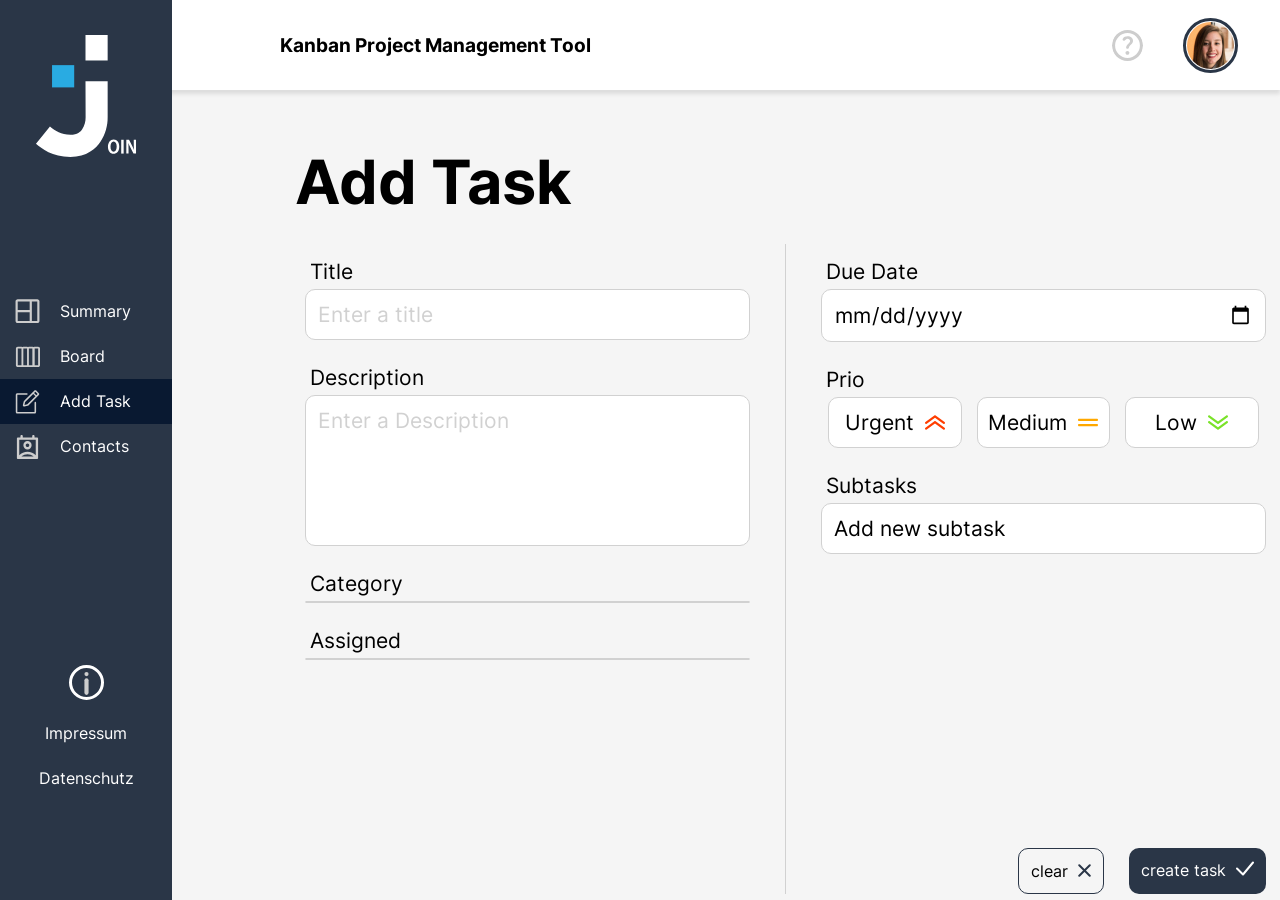
==== addTask.html @ c44cfe34 "Join" ====
<!DOCTYPE html>
<html lang="de">

<head>
    <meta charset="UTF-8">
    <meta http-equiv="X-UA-Compatible" content="IE=edge">
    <meta name="viewport" content="width=device-width, initial-scale=1.0, maximum-scale=1.0, user-scalable=0">
    <title>addTask</title>
    <link rel="stylesheet" href="./style/addTask.css">
    <link rel="stylesheet" href="./style/sideBar.css">
    <link rel="stylesheet" href="./style/fonts.css">
    <link rel="stylesheet" href="./style/background-colors.css">
    <script src="./script/mini_backend.js"></script>
    <script src="./script/templates.js"></script>
    <script src="./script/addTask.js"></script>

    <link rel="apple-touch-icon" sizes="180x180" href="favicon/apple-touch-icon.png">
    <link rel="icon" type="image/png" sizes="32x32" href="favicon/favicon-32x32.png">
    <link rel="icon" type="image/png" sizes="16x16" href="favicon/favicon-16x16.png">
    <link rel="manifest" href="favicon/site.webmanifest">
</head>

<body onload="includeHTML(), init()">
    <div w3-include-html="./templates/sideBar.html"></div>
    <div class="container">
        <h1>Add Task</h1>
        <div class="forms">
            <div class="form">

                <div class="inputContainer">
                    <label for="title">Title</label>
                    <input type="text" placeholder="Enter a title" id="title">
                    <div id="titleValidation" class="formValidation">
                        <span>This field is required</span>
                    </div>
                </div>
                <div class="inputContainer">
                    <label for="description">Description</label>
                    <textarea id="description" placeholder="Enter a Description" cols="30" rows="5"></textarea>
                    <div id="descriptionValidation" class="formValidation">
                        <span>This field is required</span>
                    </div>
                </div>

                <div class="inputContainer">
                    <label for="customSelect">Category</label>
                    <div id="categorySelector" class="customSelect">
                        <!-- Content will be rendered by js -->
                    </div>
                    <div id="categoryValidation" class="formValidation">
                        <span>This field is required</span>
                    </div>
                    <div id="colorPicker" class="colorPicker">
                        <div onclick="colorPicker('yellow')" id="yellow" class="color yellow"></div>
                        <div onclick="colorPicker('red')" id="red" class="color red"></div>
                        <div onclick="colorPicker('green')" id="green" class="color green"></div>
                        <div onclick="colorPicker('blue')" id="blue" class="color blue"></div>
                        <div onclick="colorPicker('pink')" id="pink" class="color pink"></div>
                        <div onclick="colorPicker('orange')" id="orange" class="color orange"></div>
                        <div onclick="colorPicker('ocean')" id="ocean" class="color ocean"></div>
                    </div>

                </div>

                <div class="inputContainer">
                    <label for="customSelect">Assigned</label>
                    <div id="assignedSelector" class="customSelect">
                        <!-- Content will be rendered by js-->
                    </div>
                    <div id="assignedToValidation" class="formValidation">
                        <span>This field is required</span>
                    </div>
                    <div id="assignedToContainer">
                        <!-- Content will be rendered by js-->
                    </div>
                </div>
            </div>
            <div class="form">
                <div class="inputContainer">
                    <label for="dueDate">Due Date</label>
                    <input type="date" placeholder="" id="dueDate">
                    <div id="dueDateValidation" class="formValidation">
                        <span>This field is required</span>
                    </div>
                </div>
                <div class="inputContainer">
                    <label>Prio</label>
                    <div class="row">
                        <button id="urgent" class="prioButton" onclick="activatePrioButton('urgent')">
                            Urgent
                            <img src="./assets/urgent.svg" alt="">
                        </button>
                        <button id="medium" class="prioButton" onclick="activatePrioButton('medium')">
                            Medium
                            <img src="./assets/medium.svg" alt="">
                        </button>
                        <button id="low" class="prioButton" onclick="activatePrioButton('low')">
                            Low
                            <img src="./assets/low.svg" alt="">
                        </button>
                    </div>
                    <div id="prioStateValidation" class="formValidation">
                        <span>This field is required</span>
                    </div>
                </div>
                <div class="inputContainer">
                    <label for="subtask">Subtasks</label>
                    <div id="subtask">
                        <div class="input" onclick="renderSubtaskInput()">
                            Add new subtask
                        </div>
                    </div>
                    <ul id="subtaskList">
                        <!-- Content will be rendered by js-->
                    </ul>
                </div>

                <div class="buttonContainer">
                    <div onclick="clearAllInput()" class="button" id="clear">
                        clear
                        <img src="./assets/clear.svg" alt="">
                    </div>
                    <div onclick="createTaskButtonTouched('todo')" class="button" id="createTask">
                        create task
                        <img src="./assets/createTask.svg" alt="">
                    </div>
                </div>
            </div>
        </div>
        <div id="addedToBoard">
            <span>Task added to board</span>
            <img src="./assets/board.svg" alt="">
        </div>
    </div>
</body>

</html>
---- style/addTask.css ----
body {
    display: flex;
    justify-content: flex-start;
    font-family: 'Inter';
    background-color: #F5F5F5;
    margin: 0;
}

h1 {
    margin: 0;
    padding: 25px;
    font-weight: 700;
    font-size: 61px;
}

input, select, button, .input {
    border: 1px solid #D1D1D1;
    font-weight: 400;
    font-size: 21px;
    border-radius: 10px;
    background-color: #FFFFFF;
    padding: 12px;
    cursor: pointer;
}


.p-0 {
    padding: 0;
}

input:focus {
    outline: none;
    border: 1px solid black;
}

textarea:focus {
    outline: none;
    border: 1px solid black;
}

input::placeholder {
    color: #D1D1D1;
}

textarea {
    resize: none;
    border: 1px solid #D1D1D1;
    border-radius: 10px;
    padding: 12px;
    cursor: pointer;
}

textarea {
    font-weight: 400;
    font-size: 21px;
    font-family: 'Inter', sans-serif;

}

textarea::placeholder {
    color: #D1D1D1;

}

label {
    font-weight: 400;
    font-size: 21px;
    margin: 5px;
}

.inputContainer {
    display: flex;
    flex-direction: column;
    padding: 10px 35px;
}

.container {
    display: flex;
    flex-direction: column;
    margin-top: 120px;
    margin-left: 270px;
}

.forms {
    display: flex;
    justify-content: center;
}

.form {
    width: 515px;
    height: 650px;
    position: relative;
}

.form:first-child {
    border-right: 1px solid #D1D1D1;
}

.row {
    display: flex;
    justify-content: space-around;
}

.prioButton {
    width: 30%;
    display: flex;
    align-items: center;
    gap: 11px;
    justify-content: center;
    transition: all ease-in-out 125ms;
    cursor: pointer;
}

.prioButton:hover {
    transform: scale(1.05);
    box-shadow: 0px 5px 4px 1px rgba(0, 0, 0, 0.2);
    transition: all ease-in-out 125ms;
}

.active {
    transform: scale(1.05);
    box-shadow: 0px 5px 4px 1px rgba(0, 0, 0, 0.2);
    color: white
}

.active img {
    filter: brightness(0) invert(1);
}

.red {
    background-color: #FF3D00;
}

.orange {
    background-color: #FFA800;
}

.green {
    background-color: #7AE229;
}

.buttonContainer {
    display: flex;
    justify-content: flex-end;
    gap: 25px;
    margin-right: 35px;
    position: absolute;
    bottom: 0px;
    right: 0px;
}



.button {
    border-radius: 10px;
    padding: 12px;
    cursor: pointer;
}

.button img {
    padding-left: 5px;
}

.button:hover {
    transform: scale(1.05);
    border: 2px solid #2A3647;
}

#clear {
    border: 1px solid #2A3647;
}

#createTask {
    background-color: #2A3647;
    color: #FFFFFF;
}

.customSelect {
    display: flex;
    flex-direction: column;
    max-height: 46px;
    overflow: hidden;
    border: 1px solid #D1D1D1;
    font-weight: 400;
    font-size: 21px;
    border-radius: 10px;
    background-color: #FFFFFF;
    cursor: pointer;
    transition: max-height ease-in-out 400ms;

}

.placeholder {
    justify-content: space-between;
}

.customSelect span {
    display: flex;
    padding: 12px;
    gap: 25px;
    align-items: center;
}

.category {
    justify-content: flex-start;
}

.assigned {
    justify-content: space-between;
}

.selectable:hover {
    background-color: rgba(0, 0, 0, 0.2);
}

.customSelect img {
    align-self: center;
    padding: 5px;
}

.open {
    max-height: 200px;
    transition: max-height ease-in-out 400ms;
    overflow: auto;
}

.color {
    height: 15px;
    width: 15px;
    border-radius: 50%;
    border: 2px solid white;

}

.colorPicker {
    display: none;
    gap: 15px;
    padding: 15px;
    align-items: center;
}

.colorPicker .color {
    border: none;
    cursor: pointer;
    transition: all ease-in-out 125ms;
}

.colorPicker .color:hover {
    transform: scale(1.1);
    box-shadow: 0px 5px 4px 1px rgba(0, 0, 0, 0.2);
    transition: all ease-in-out 125ms;
}

.colorPicker .active {
    border: 2px solid white;
}

.noBorder {
    border: none;
    width: -webkit-fill-available;
    width: -moz-available;
}

.noBorder:focus {
    outline: none;
    border: none;
}

.createClearContainer {
    color: #D1D1D1;
    display: flex;
    align-items: center;
}

.customSelectorInput img:last-child {
    filter: brightness(0);
}

.customSelectorInput img {
    padding: 10px;
}

.customSelectorInput {
    display: flex;
    align-items: center;
    justify-content: space-between;
}

#firstValue {
    display: flex;
    align-items: center;
    gap: 25px;
}

.checkbox {
    margin-right: 5px;
}

#contactImg {
    filter: brightness(0);
    padding: 2px;
}

#assignedToContainer {
    display: flex;
    justify-content: flex-start;
    padding: 10px;
}

.assignedTo {
    background-color: aquamarine;
    border-radius: 50%;
    margin-left: -12px;
    width: 50px;
    height: 50px;
    display: flex;
    align-items: center;
    justify-content: center;

}

ul {
    padding: 0;
    max-height: 120px;
    overflow: auto;
}

.formValidation {
    color: #FF3D00;
    display: none;
}

#addedToBoard {
    display: none;
    flex-direction: row;
    justify-content: center;
    align-items: center;
    gap: 15px;
    color: #FFFFFF;
    font-size: 21px;
    background-color: #2A3647;
    border-radius: 20px;
    width: 326px;
    height: 74px;
    position: absolute;
    left: 50%;
    transform: translateX(-50%);
    bottom: -150px;
}

.comeFromBottom {
    display: flex !important;
    animation: comeFromBottom 2500ms;
}

#addedToBoard img {
    filter: brightness(100);
}

.templateContainer {
    position: absolute;
    top: 50%;
    left: 50%;
    transform: translate(-50%, -50%);
    background-color: #FFFFFF;
    padding: 30px;
    border-radius: 30px;
    animation: comeFromRight 500ms 1 alternate;
}


#close {
    position: absolute;
    top: 35px;
    right: 35px;
    cursor: pointer;
}

#close:hover {
    transform: scale(1.2);
}

#fullscreen {
    display: none;
    background-color: rgba(0, 0, 0, 0.2);
    position: relative;
    top: 0;
    right: 0;
    min-width: 100vw;
    min-height: 100vh;
}

#addTaskTemplate {
    position: absolute;
    top: 0;
    left: 0;
    z-index: 5;
}

.mobile-btn-container {
    display: none;
}

@keyframes comeFromBottom {
    0% {
        bottom: -150px;
    }

    50% {
        bottom: 100px;
    }

    100% {
        bottom: 100px;
    }
}

@keyframes comeFromRight {
    0% {
        left: 2500px;
    }

    100% {
        left: 50%;
    }


}

@media (max-width: 1080px) {

    body {
        justify-content: center;
    }

    .forms {
        flex-direction: column;
        justify-content: unset;
    }

    .form:first-child {
        border: none;
    }

    .form {
        width: 650px;
        height: auto;
    }

    .container {
        margin-left: 0;
    }

    #addTaskTemplate {
        position: absolute;
    }

    #fullscreen {
        height: 100vh;
    }

    .inputContainer {
        padding: 0px;
    }

    /* unterhalb alles von steven für responsive hinzugefügt*/

    .buttonContainer {
        z-index: 999;
        position: fixed;
        margin: 0px;
        top: 15px;
        right: 20px;
        height: 50px;
    }

    #clear {
        display: none;
    }

    .templateContainer {
        border-radius: 0 !important;
        padding: 0px;
        top: 0;
        left: 0;
        right: 0;
        bottom: 0;
        transform: none;
        animation: none;
        display: flex;
        flex-direction: column;
        align-items: center;
        overflow: scroll;
    }

    #headline {
        position: absolute;
        top: 90px;
        left: 5%;
    }

    #close {
        top: 100px;
    }

    .mobile-btn-container {
        position: fixed;
        top: 0px;
        left: 0px;
        right: 0px;
        height: 80px;
        background-color: white;
        z-index: 999;

        display: flex;
        justify-content: space-between;
        align-items: center;
        box-shadow: 0px 4px 4px rgba(0, 0, 0, 0.1);
    }

    .mobile-btn-container>div {
        margin-inline: 20px;
    }

    #createTask {
        width: 124px;
        height: 50px;
        padding: 0px;
        display: flex;
        justify-content: center;
        align-items: center;
        gap: 5px;
    }

    /* oberhalb alles von steven für responsive hinzugefügt*/

}

@media (max-width: 850px) {
    .container {
        margin-left: 0;
    }
}

@media (max-width: 660px) {
    .form {
        max-width: 90vw;
    }

    .inputContainer {
        padding-left: 0;
        padding-right: 0;
    }

    #fullscreen {
        height: 100vh;
    }
}

@media (max-width: 440px) {
    *, button, input, label, textarea {
        font-size: 14px;
    }

    .prioButton {
        gap: 3px;
    }

    .button {
        padding: 10px;
    }

    h1 {
        padding: 5px;
        font-size: 50px;
    }
}
---- style/sideBar.css ----
* {
    font-family: 'Inter';
}

header {
    background-color: #FFFFFF;
    display: flex;
    position: fixed;
    top: 0;
    left: 0;
    right: 0;
    align-items: center;
    justify-content: space-between;
    height: 90px;
    box-shadow: 0px 4px 4px rgba(0, 0, 0, 0.1);
    z-index: 4;
}

h3 {
    margin-left: 280px;
}

.profileContainer {
    position: relative;
    display: flex;
    gap: 35px;
    margin-right: 45px;
}

.log-out {
    position: absolute;
    top: 70px;
    display: flex;
    align-items: center;
    justify-content: center;
    width: 105px;
    height: 45px;
    font-size: 14px;
    color: white;
    background-color: #2A3647;
    border-radius: 10px;
    border-top-right-radius: 0px;
    cursor: pointer;
}

.log-out:hover {
    color: #2A3647;
    background-color: white;
    border: 2px solid #2A3647;
}

.d-none {
    display: none;
}

.d-flex {
    display: flex;
}

.profileContainer img:last-child {
    border-radius: 50%;
    border: 1px solid transparent;
    outline: 3px solid #2A3647;
    cursor: pointer;
}

nav {
    position: fixed;
    top: 0;
    left: 0;
    bottom: 0;
    display: flex;
    flex-direction: column;
    justify-content: space-between;
    background-color: #2A3647;
    z-index: 4;
}

.navbar {
    display: flex;
    flex-direction: column;
    color: #FFFFFF;
}

#help {
    cursor: pointer;
    padding: 8px;
    border-radius: 50%;
}

a {
    color: #FFFFFF;
    height: 45px;
    display: flex;
    align-items: center;
    justify-content: flex-start;
    gap: 5px;
    text-decoration: none;
}

a:hover {
    background-color: #091931;
}

.activeSite {
    background-color: #091931;
}

a img {
    padding: 15px;
    width: 25px;
    height: 25px;

}

#logo {
    padding: 35px;
}

.mobile-logo {
    display: none;
}

.legal-notice-container {
    margin-block: 100px;
    display: flex;
    flex-direction: column;
    align-items: center;
    text-align: center;

}

.legal-notice-container>div {
    display: flex;
    flex-direction: column;
    align-items: center;

}

#legal-notice-img {
    border: solid 3px white;
    border-radius: 100%;
    padding: 2px;
    width: 25px;
    height: 25px;
    margin-bottom: 10px;
}

.legalNotes {
    width: 100%;
    justify-content: center;
}

div:has(> a.legalNotes) {
    width: 100%;
}


@media (max-width: 1080px) {

    header {
        position: fixed;
        top: 0px;
        right: 0px;
        height: 80px;
        /* z-index: 999; */
        justify-content: center;
    }

    h3 {
        display: none;
    }

    .profileContainer {
        width: 90%;
        margin: 0px;
        justify-content: space-between;
    }

    .profileContainer img:first-child {
        display: none;
    }

    #logo {
        display: none;
    }

    .mobile-logo {
        display: block;
    }

    .legal-notice {
        display: none;
    }

    nav {
        position: fixed;
        top: auto;
        bottom: 0px;
        right: 0px;
        height: 80px;
        /* z-index: 999; */
    }

    .navbar {
        height: inherit;
        flex-direction: row;
        justify-content: space-around;
        align-items: center;
    }

    a {
        height: inherit;
        width: 80px;
        flex-direction: column;
        justify-content: center;
        gap: 10px;
    }

    a img {
        padding: 0px;
        height: 21px;
    }


}
---- style/fonts.css ----
/* inter-100 - latin */
@font-face {
     font-family: 'Inter';
     font-style: normal;
     font-weight: 100;
     src: url('../assets/fonts/inter-v12-latin-100.eot'); /* IE9 Compat Modes */
     src: local(''),
          url('../assets/fonts/inter-v12-latin-100.eot?#iefix') format('embedded-opentype'), /* IE6-IE8 */
          url('../assets/fonts/inter-v12-latin-100.woff2') format('woff2'), /* Super Modern Browsers */
          url('../assets/fonts/inter-v12-latin-100.woff') format('woff'), /* Modern Browsers */
          url('../assets/fonts/inter-v12-latin-100.ttf') format('truetype'), /* Safari, Android, iOS */
          url('../assets/fonts/inter-v12-latin-100.svg#Inter') format('svg'); /* Legacy iOS */
   }
   /* inter-200 - latin */
   @font-face {
     font-family: 'Inter';
     font-style: normal;
     font-weight: 200;
     src: url('../assets/fonts/inter-v12-latin-200.eot'); /* IE9 Compat Modes */
     src: local(''),
          url('../assets/fonts/inter-v12-latin-200.eot?#iefix') format('embedded-opentype'), /* IE6-IE8 */
          url('../assets/fonts/inter-v12-latin-200.woff2') format('woff2'), /* Super Modern Browsers */
          url('../assets/fonts/inter-v12-latin-200.woff') format('woff'), /* Modern Browsers */
          url('../assets/fonts/inter-v12-latin-200.ttf') format('truetype'), /* Safari, Android, iOS */
          url('../assets/fonts/inter-v12-latin-200.svg#Inter') format('svg'); /* Legacy iOS */
   }
   /* inter-300 - latin */
   @font-face {
     font-family: 'Inter';
     font-style: normal;
     font-weight: 300;
     src: url('../assets/fonts/inter-v12-latin-300.eot'); /* IE9 Compat Modes */
     src: local(''),
          url('../assets/fonts/inter-v12-latin-300.eot?#iefix') format('embedded-opentype'), /* IE6-IE8 */
          url('../assets/fonts/inter-v12-latin-300.woff2') format('woff2'), /* Super Modern Browsers */
          url('../assets/fonts/inter-v12-latin-300.woff') format('woff'), /* Modern Browsers */
          url('../assets/fonts/inter-v12-latin-300.ttf') format('truetype'), /* Safari, Android, iOS */
          url('../assets/fonts/inter-v12-latin-300.svg#Inter') format('svg'); /* Legacy iOS */
   }
   /* inter-regular - latin */
   @font-face {
     font-family: 'Inter';
     font-style: normal;
     font-weight: 400;
     src: url('../assets/fonts/inter-v12-latin-regular.eot'); /* IE9 Compat Modes */
     src: local(''),
          url('../assets/fonts/inter-v12-latin-regular.eot?#iefix') format('embedded-opentype'), /* IE6-IE8 */
          url('../assets/fonts/inter-v12-latin-regular.woff2') format('woff2'), /* Super Modern Browsers */
          url('../assets/fonts/inter-v12-latin-regular.woff') format('woff'), /* Modern Browsers */
          url('../assets/fonts/inter-v12-latin-regular.ttf') format('truetype'), /* Safari, Android, iOS */
          url('../assets/fonts/inter-v12-latin-regular.svg#Inter') format('svg'); /* Legacy iOS */
   }
   /* inter-500 - latin */
   @font-face {
     font-family: 'Inter';
     font-style: normal;
     font-weight: 500;
     src: url('../assets/fonts/inter-v12-latin-500.eot'); /* IE9 Compat Modes */
     src: local(''),
          url('../assets/fonts/inter-v12-latin-500.eot?#iefix') format('embedded-opentype'), /* IE6-IE8 */
          url('../assets/fonts/inter-v12-latin-500.woff2') format('woff2'), /* Super Modern Browsers */
          url('../assets/fonts/inter-v12-latin-500.woff') format('woff'), /* Modern Browsers */
          url('../assets/fonts/inter-v12-latin-500.ttf') format('truetype'), /* Safari, Android, iOS */
          url('../assets/fonts/inter-v12-latin-500.svg#Inter') format('svg'); /* Legacy iOS */
   }
   /* inter-600 - latin */
   @font-face {
     font-family: 'Inter';
     font-style: normal;
     font-weight: 600;
     src: url('../assets/fonts/inter-v12-latin-600.eot'); /* IE9 Compat Modes */
     src: local(''),
          url('../assets/fonts/inter-v12-latin-600.eot?#iefix') format('embedded-opentype'), /* IE6-IE8 */
          url('../assets/fonts/inter-v12-latin-600.woff2') format('woff2'), /* Super Modern Browsers */
          url('../assets/fonts/inter-v12-latin-600.woff') format('woff'), /* Modern Browsers */
          url('../assets/fonts/inter-v12-latin-600.ttf') format('truetype'), /* Safari, Android, iOS */
          url('../assets/fonts/inter-v12-latin-600.svg#Inter') format('svg'); /* Legacy iOS */
   }
   /* inter-700 - latin */
   @font-face {
     font-family: 'Inter';
     font-style: normal;
     font-weight: 700;
     src: url('../assets/fonts/inter-v12-latin-700.eot'); /* IE9 Compat Modes */
     src: local(''),
          url('../assets/fonts/inter-v12-latin-700.eot?#iefix') format('embedded-opentype'), /* IE6-IE8 */
          url('../assets/fonts/inter-v12-latin-700.woff2') format('woff2'), /* Super Modern Browsers */
          url('../assets/fonts/inter-v12-latin-700.woff') format('woff'), /* Modern Browsers */
          url('../assets/fonts/inter-v12-latin-700.ttf') format('truetype'), /* Safari, Android, iOS */
          url('../assets/fonts/inter-v12-latin-700.svg#Inter') format('svg'); /* Legacy iOS */
   }
   /* inter-800 - latin */
   @font-face {
     font-family: 'Inter';
     font-style: normal;
     font-weight: 800;
     src: url('../assets/fonts/inter-v12-latin-800.eot'); /* IE9 Compat Modes */
     src: local(''),
          url('../assets/fonts/inter-v12-latin-800.eot?#iefix') format('embedded-opentype'), /* IE6-IE8 */
          url('../assets/fonts/inter-v12-latin-800.woff2') format('woff2'), /* Super Modern Browsers */
          url('../assets/fonts/inter-v12-latin-800.woff') format('woff'), /* Modern Browsers */
          url('../assets/fonts/inter-v12-latin-800.ttf') format('truetype'), /* Safari, Android, iOS */
          url('../assets/fonts/inter-v12-latin-800.svg#Inter') format('svg'); /* Legacy iOS */
   }
   /* inter-900 - latin */
   @font-face {
     font-family: 'Inter';
     font-style: normal;
     font-weight: 900;
     src: url('../assets/fonts/inter-v12-latin-900.eot'); /* IE9 Compat Modes */
     src: local(''),
          url('../assets/fonts/inter-v12-latin-900.eot?#iefix') format('embedded-opentype'), /* IE6-IE8 */
          url('../assets/fonts/inter-v12-latin-900.woff2') format('woff2'), /* Super Modern Browsers */
          url('../assets/fonts/inter-v12-latin-900.woff') format('woff'), /* Modern Browsers */
          url('../assets/fonts/inter-v12-latin-900.ttf') format('truetype'), /* Safari, Android, iOS */
          url('../assets/fonts/inter-v12-latin-900.svg#Inter') format('svg'); /* Legacy iOS */
   }
---- style/background-colors.css ----
.neon-orange {
  background-color: #ff7a00;
}

.medium,
#orange,
.orange {
  background-color: #ffa800;
}


#yellow,
.yellow {
  background-color: #ffc700;
}

#blue,
.blue {
  background-color: #462f8a;
}

.dark-red {
  background-color: #af1616;
}

.low,
#green,
.green {
  background-color: #7ae229;
}

.neon-green {
  background-color: #02cf2f;
}

#pink,
.pink {
  background-color: #fc71ff;
}

#ocean,
.ocean {
  background-color: #29abe2;
}

.purple {
  background-color: #9327ff;
}

#red,
.urgent,
.red {
  background-color: #ff3d00;
}
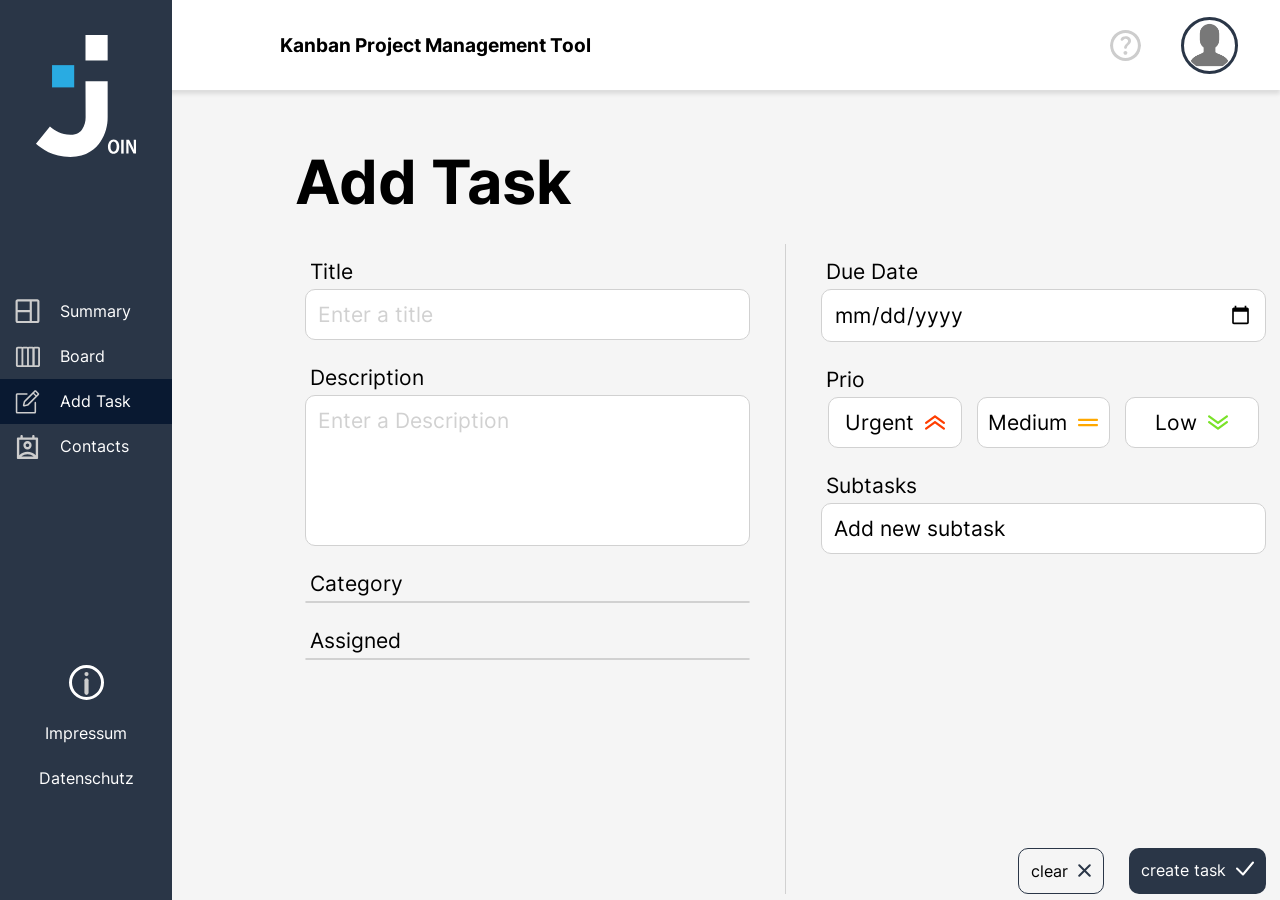
==== commit 80e2b775: "Feedback 1 Done" ====
--- a/addTask.html
+++ b/addTask.html
@@ -22,7 +22,10 @@
 
 <body onload="includeHTML(), init()">
     <div w3-include-html="./templates/sideBar.html"></div>
-    <div class="container">
+
+    <div class="only-mobile" id="addTaskTemplate" w3-include-html="./templates/addTaskTemplate.html"></div>
+
+    <div class="container only-desktop">
         <h1>Add Task</h1>
         <div class="forms">
             <div class="form">
--- a/style/addTask.css
+++ b/style/addTask.css
@@ -23,7 +23,6 @@
     cursor: pointer;
 }
 
-
 .p-0 {
     padding: 0;
 }
@@ -84,6 +83,7 @@
 .forms {
     display: flex;
     justify-content: center;
+    margin-top: 0px;
 }
 
 .form {
@@ -316,7 +316,7 @@
     display: flex;
     align-items: center;
     justify-content: center;
-
+    color: white;
 }
 
 ul {
@@ -401,6 +401,14 @@
     display: none;
 }
 
+.only-desktop {
+    display: flex !important;
+}
+
+.only-mobile {
+    display: none !important;
+}
+
 @keyframes comeFromBottom {
     0% {
         bottom: -150px;
@@ -429,6 +437,14 @@
 
 @media (max-width: 1080px) {
 
+    .only-desktop {
+        display: none !important;
+    }
+
+    .only-mobile {
+        display: block !important;
+    }
+
     body {
         justify-content: center;
     }
@@ -436,6 +452,8 @@
     .forms {
         flex-direction: column;
         justify-content: unset;
+        margin-top: 170px;
+        margin-bottom: 100px;
     }
 
     .form:first-child {
--- a/style/sideBar.css
+++ b/style/sideBar.css
@@ -189,6 +189,10 @@
         display: block;
     }
 
+    .log-out {
+        right: 24px;
+    }
+
     .legal-notice {
         display: none;
     }
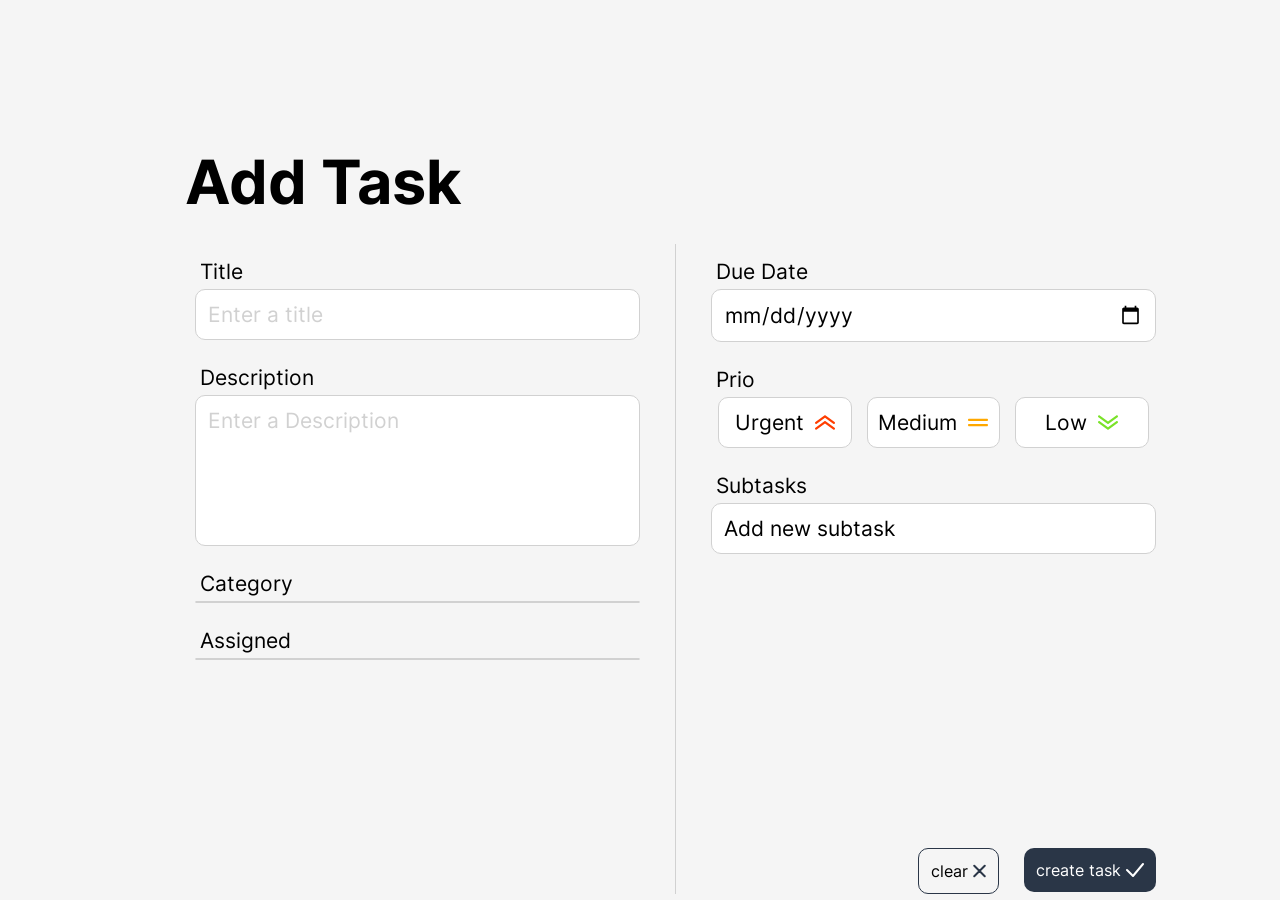
==== commit 1c9aeb89: "Join" ====
--- a/addTask.html
+++ b/addTask.html
@@ -12,6 +12,8 @@
     <link rel="stylesheet" href="./style/background-colors.css">
     <script src="./script/mini_backend.js"></script>
     <script src="./script/templates.js"></script>
+    <script src="./script/main.js"></script>
+
     <script src="./script/addTask.js"></script>
 
     <link rel="apple-touch-icon" sizes="180x180" href="favicon/apple-touch-icon.png">
@@ -20,12 +22,15 @@
     <link rel="manifest" href="favicon/site.webmanifest">
 </head>
 
-<body onload="includeHTML(), init()">
+<body onload="initAddTask()">
     <div w3-include-html="./templates/sideBar.html"></div>
+    <div class="mobile-btn-container">
+        <div>
+            <img src="./assets/mobile-logo.svg">
+        </div>
+    </div>
 
-    <div class="only-mobile" id="addTaskTemplate" w3-include-html="./templates/addTaskTemplate.html"></div>
-
-    <div class="container only-desktop">
+    <div class="container">
         <h1>Add Task</h1>
         <div class="forms">
             <div class="form">
--- a/style/addTask.css
+++ b/style/addTask.css
@@ -23,6 +23,10 @@
     cursor: pointer;
 }
 
+.contactCheckbox {
+    pointer-events: none;
+}
+
 .p-0 {
     padding: 0;
 }
@@ -155,6 +159,12 @@
     border-radius: 10px;
     padding: 12px;
     cursor: pointer;
+    height: fit-content;
+    display: flex;
+}
+
+.button p {
+    margin: 0;
 }
 
 .button img {
@@ -163,7 +173,6 @@
 
 .button:hover {
     transform: scale(1.05);
-    border: 2px solid #2A3647;
 }
 
 #clear {
@@ -173,6 +182,10 @@
 #createTask {
     background-color: #2A3647;
     color: #FFFFFF;
+}
+
+.filterWhite {
+    filter: brightness(100);
 }
 
 .customSelect {
@@ -409,6 +422,10 @@
     display: none !important;
 }
 
+nav {
+    z-index: 999 !important;
+}
+
 @keyframes comeFromBottom {
     0% {
         bottom: -150px;
@@ -435,7 +452,13 @@
 
 }
 
-@media (max-width: 1080px) {
+@media (max-width:1280px) {
+    .container {
+        margin-left: 160px;
+    }
+}
+
+@media (max-width: 1180px) {
 
     .only-desktop {
         display: none !important;
@@ -452,8 +475,13 @@
     .forms {
         flex-direction: column;
         justify-content: unset;
+        margin-bottom: 100px;
+
+    }
+
+    .forms.templates {
         margin-top: 170px;
-        margin-bottom: 100px;
+
     }
 
     .form:first-child {
@@ -490,10 +518,6 @@
         top: 15px;
         right: 20px;
         height: 50px;
-    }
-
-    #clear {
-        display: none;
     }
 
     .templateContainer {
@@ -540,7 +564,7 @@
         margin-inline: 20px;
     }
 
-    #createTask {
+    #createTask #clear {
         width: 124px;
         height: 50px;
         padding: 0px;
@@ -577,7 +601,15 @@
 
 @media (max-width: 440px) {
     *, button, input, label, textarea {
-        font-size: 14px;
+        font-size: 14px !important;
+    }
+
+    h1 {
+        font-size: 36px !important;
+    }
+
+    .plus {
+        font-size: 38px !important;
     }
 
     .prioButton {
--- a/style/sideBar.css
+++ b/style/sideBar.css
@@ -22,6 +22,7 @@
 
 .profileContainer {
     position: relative;
+    align-items: center;
     display: flex;
     gap: 35px;
     margin-right: 45px;
@@ -156,7 +157,7 @@
 }
 
 
-@media (max-width: 1080px) {
+@media (max-width: 1180px) {
 
     header {
         position: fixed;
